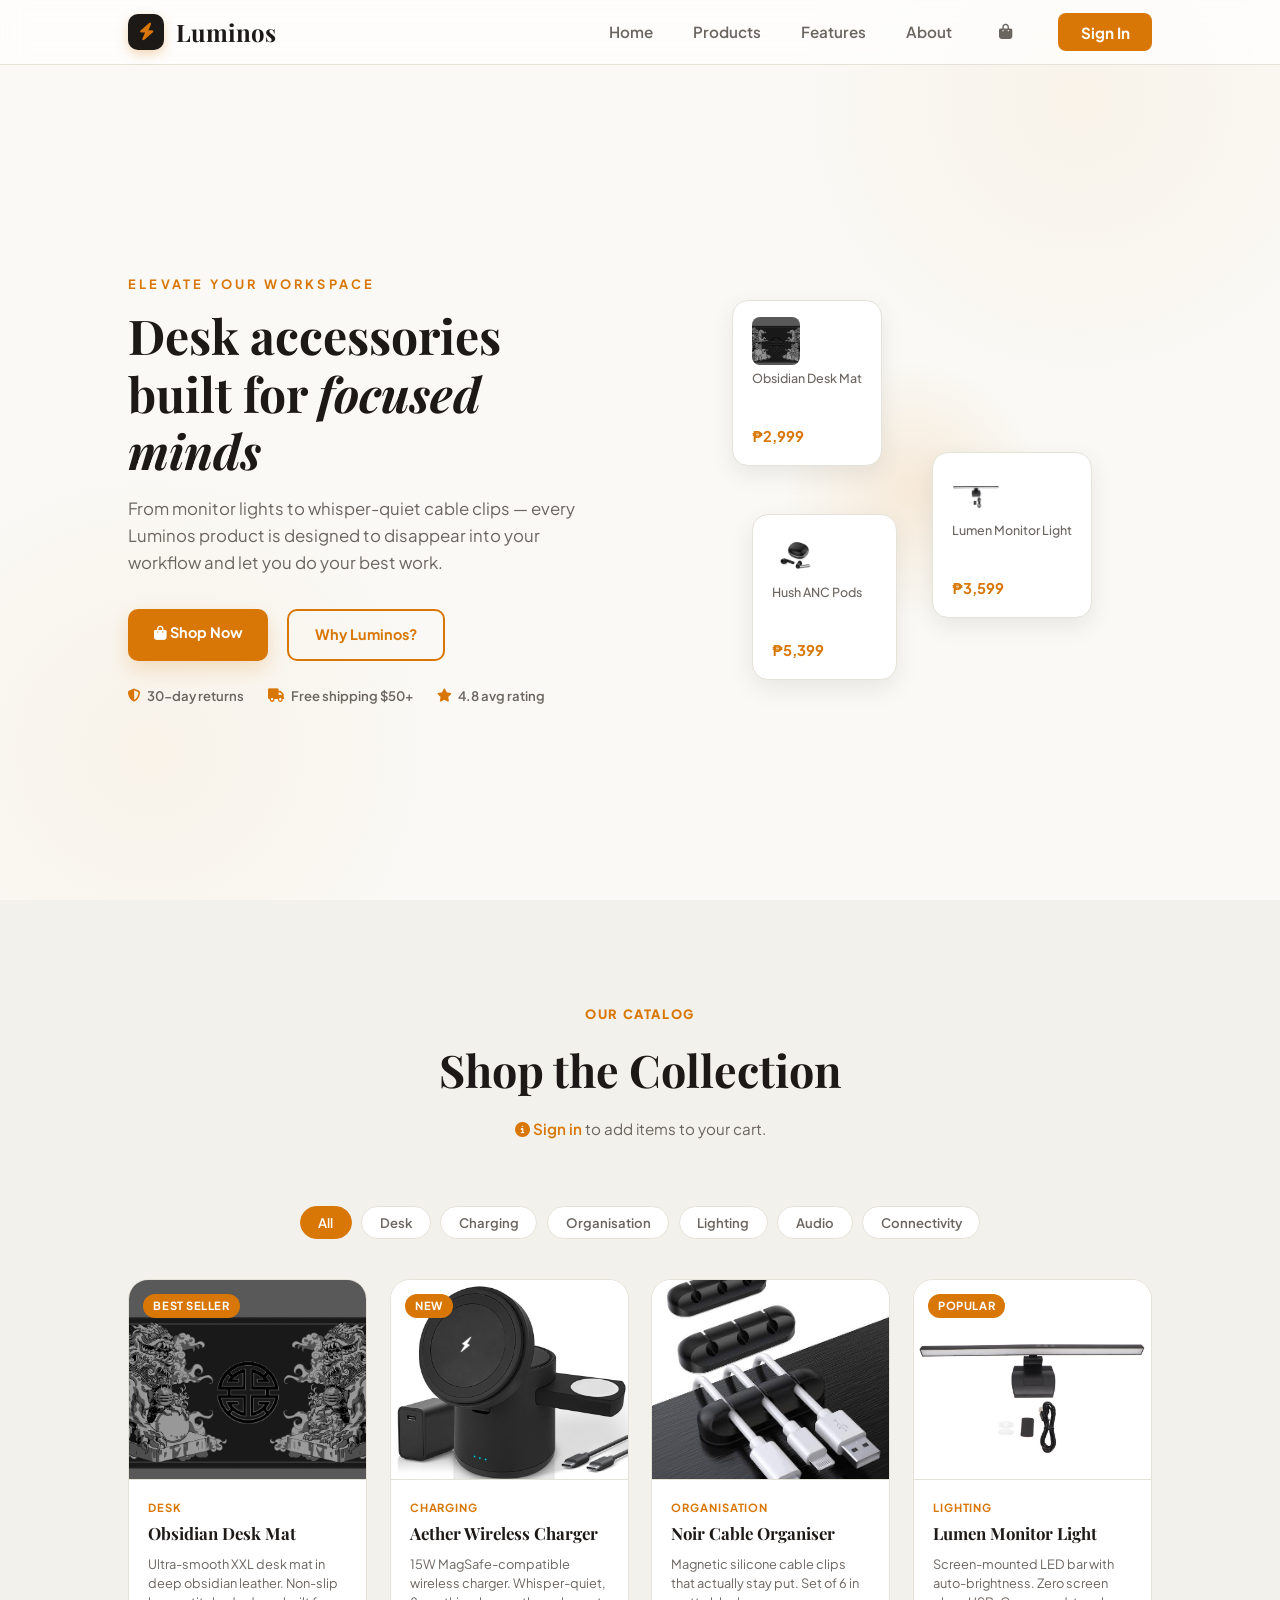
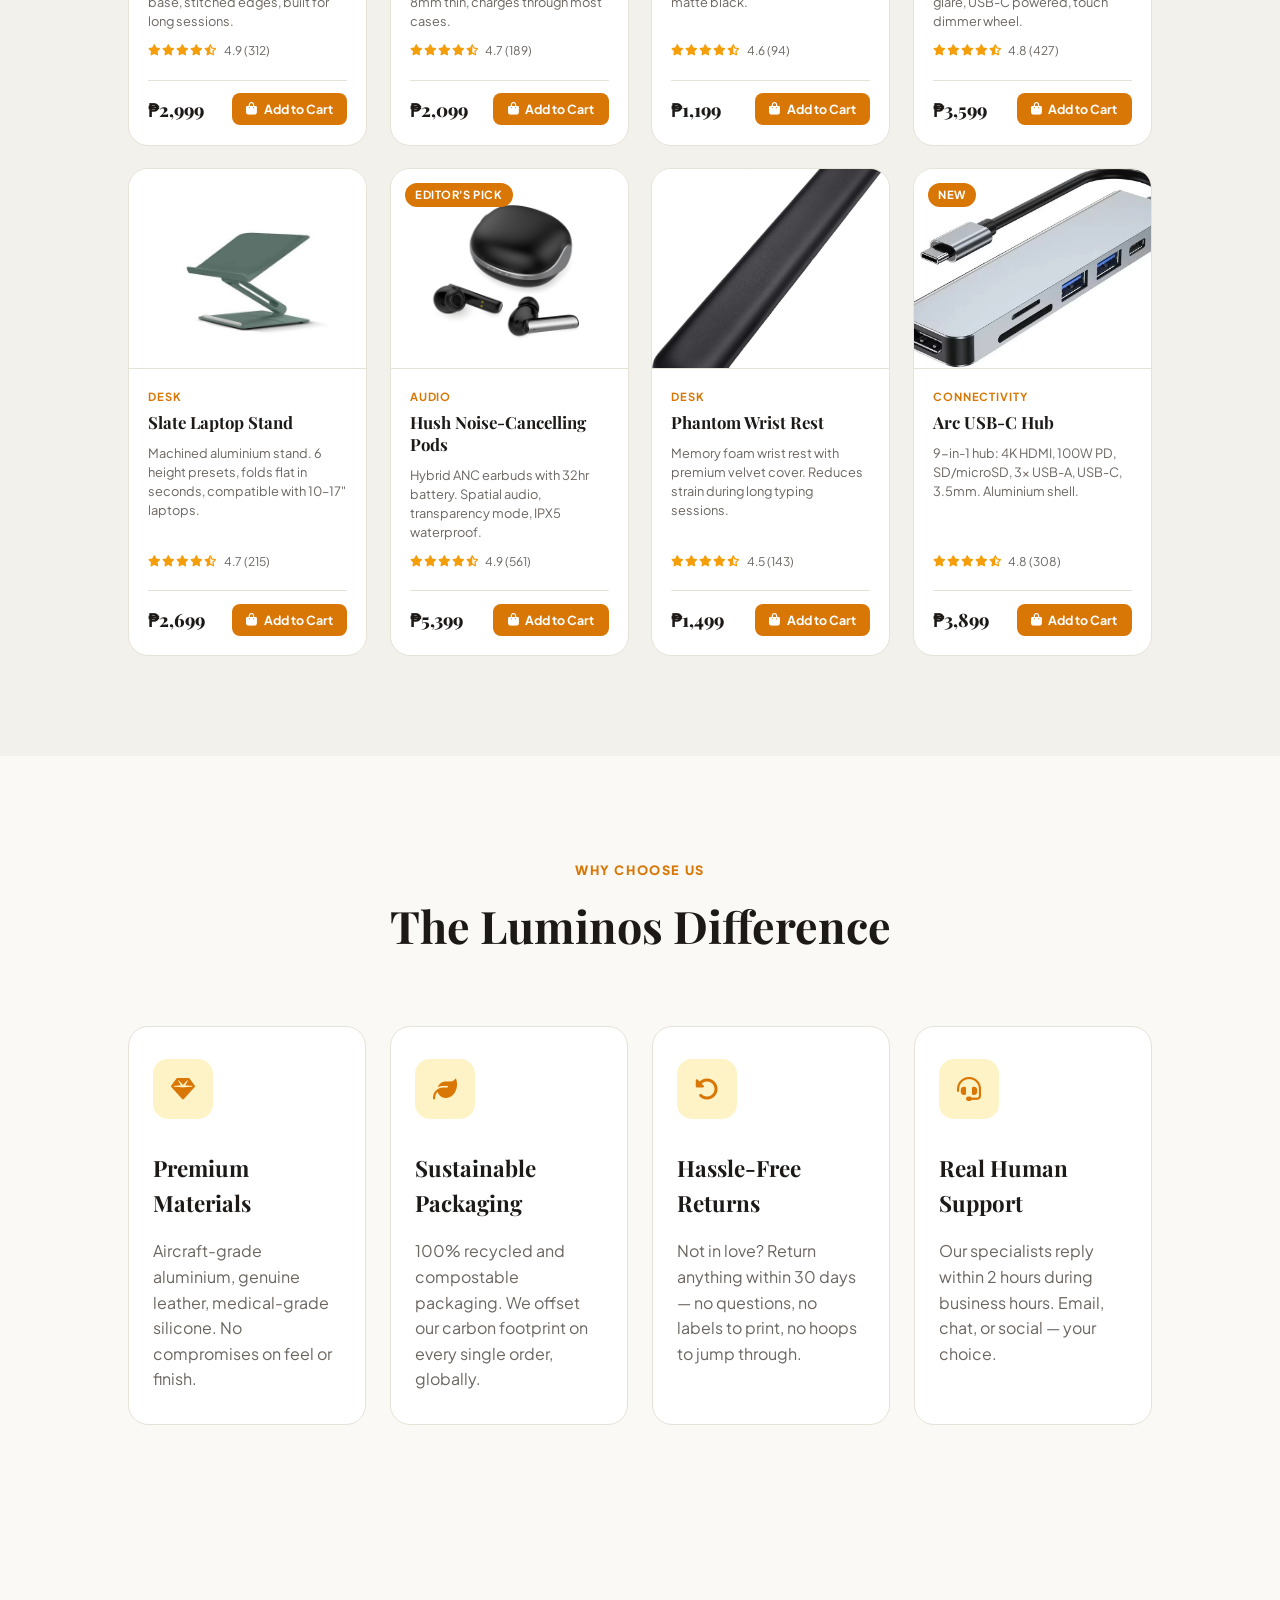
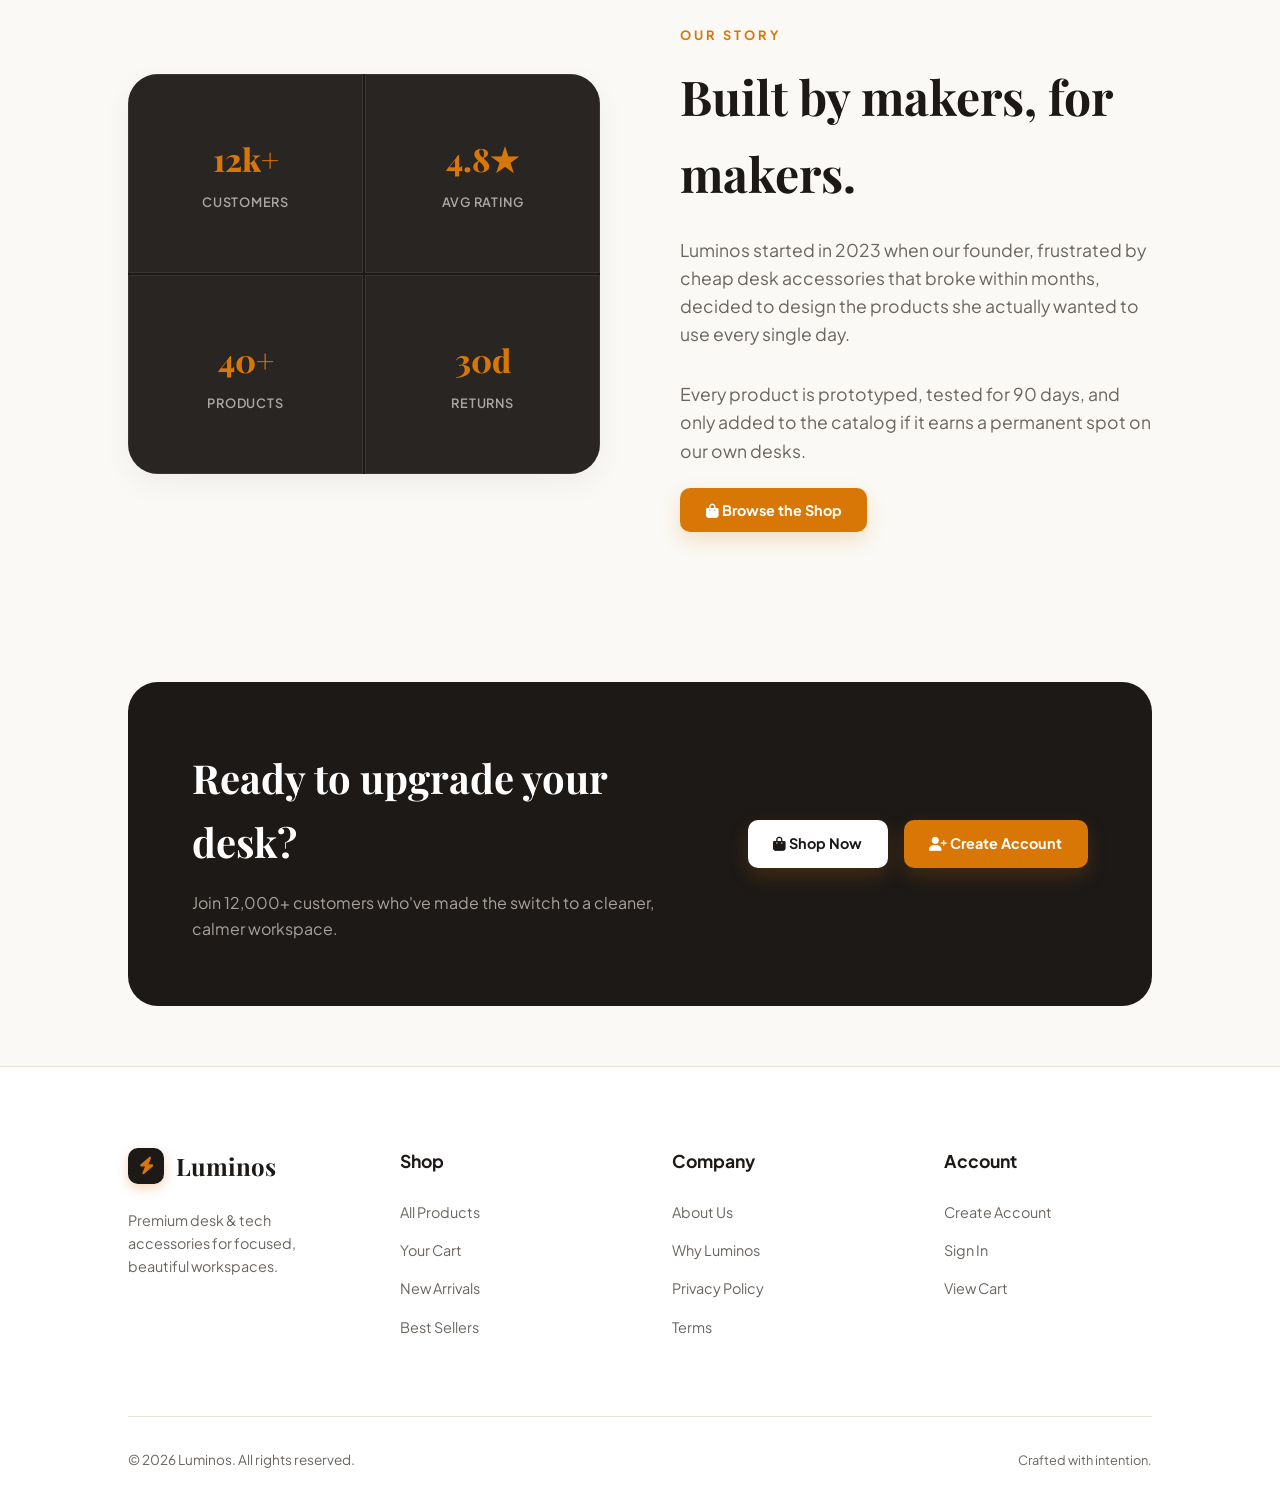
==== index.html @ 776ea6a3 "Committed all files." ====
<!DOCTYPE html>
<html lang="en">
<head>
    <meta charset="UTF-8">
    <meta name="viewport" content="width=device-width, initial-scale=1.0">
    <title>Luminos — Premium Desk & Tech Accessories</title>
    <meta name="description" content="Luminos offers premium desk and tech accessories designed for focus, comfort, and clarity.">
    <link rel="icon" type="image/png" href="src/assets/favicon.png">
    <link rel="preconnect" href="https://fonts.googleapis.com">
    <link rel="preconnect" href="https://fonts.gstatic.com" crossorigin>
    <link href="https://fonts.googleapis.com/css2?family=Plus+Jakarta+Sans:wght@400;500;600;700;800&family=Playfair+Display:wght@700;800&display=swap" rel="stylesheet">
    <link rel="stylesheet" href="https://cdnjs.cloudflare.com/ajax/libs/font-awesome/6.5.0/css/all.min.css">
    <link rel="stylesheet" href="src/css/index.css">
    <link rel="stylesheet" href="src/css/shop.css">
</head>
<body>

    <!-- Navigation -->
    <nav id="navbar">
        <div class="nav-brand">
            <div class="brand-icon lum-brand-icon">
                <i class="fa-solid fa-bolt"></i>
            </div>
            <span>Luminos</span>
        </div>
        <div class="nav-links" id="nav-links">
            <a href="#home">Home</a>
            <a href="#products">Products</a>
            <a href="#features">Features</a>
            <a href="#about">About</a>
            <a href="src/cart.html" class="nav-cart-link" title="Cart">
                <i class="fa-solid fa-bag-shopping"></i>
                <span class="cart-badge" style="display:none;"></span>
            </a>
            <span id="nav-auth-area"></span>
        </div>
        <div class="burger-menu" id="burger-menu"><i class="fa-solid fa-bars"></i></div>
    </nav>

    <!-- Hero -->
    <header id="home">
        <div class="blob blob-1"></div>
        <div class="blob blob-2"></div>
        <div class="hero-content">
            <span class="hero-tagline">Elevate Your Workspace</span>
            <h1>Desk accessories built for <em>focused minds</em></h1>
            <p>From monitor lights to whisper-quiet cable clips — every Luminos product is designed to disappear into your workflow and let you do your best work.</p>
            <div class="hero-btns">
                <a href="#products" class="btn-primary"><i class="fa-solid fa-bag-shopping"></i> Shop Now</a>
                <a href="#features" class="btn-secondary">Why Luminos?</a>
            </div>
            <div class="hero-trust">
                <span><i class="fa-solid fa-shield-halved"></i> 30-day returns</span>
                <span><i class="fa-solid fa-truck"></i> Free shipping $50+</span>
                <span><i class="fa-solid fa-star"></i> 4.8 avg rating</span>
            </div>
        </div>
        <div class="hero-visual">
            <div class="hero-showcase">
                <div class="showcase-card showcase-1"><img src="src/assets/Obsidian-Desk-Mat.png" alt="Obsidian Desk Mat" style="width:48px;height:48px;object-fit:cover;border-radius:8px;"><p>Obsidian Desk Mat</p><strong>₱2,999</strong></div>
                <div class="showcase-card showcase-2"><img src="src/assets/Lumen-Monitor-Light.jpg" alt="Lumen Monitor Light" style="width:48px;height:48px;object-fit:cover;border-radius:8px;"><p>Lumen Monitor Light</p><strong>₱3,599</strong></div>
                <div class="showcase-card showcase-3"><img src="src/assets/Hush-Noise-Cancelling-Pods.jpg" alt="Hush ANC Pods" style="width:48px;height:48px;object-fit:cover;border-radius:8px;"><p>Hush ANC Pods</p><strong>₱5,399</strong></div>
                <div class="showcase-orb"></div>
            </div>
        </div>
    </header>

    <!-- Products -->
    <section id="products" style="background: var(--bg-2, #F3F1EB);">
        <div class="section-head">
            <span>Our Catalog</span>
            <h2>Shop the Collection</h2>
            <p id="login-hint" style="color:var(--text-muted);margin-top:0.75rem;font-size:0.95rem;">
                <i class="fa-solid fa-circle-info" style="color:var(--accent);"></i>
                <a href="src/login.html" style="color:var(--accent);font-weight:600;">Sign in</a> to add items to your cart.
            </p>
        </div>
        <div id="filter-bar" class="filter-bar"></div>
        <div id="products-grid" class="products-grid"></div>
    </section>

    <!-- Features -->
    <section id="features">
        <div class="section-head">
            <span>Why Choose Us</span>
            <h2>The Luminos Difference</h2>
        </div>
        <div class="features-grid">
            <div class="feature-card">
                <div class="feature-icon"><i class="fa-solid fa-gem"></i></div>
                <h3>Premium Materials</h3>
                <p>Aircraft-grade aluminium, genuine leather, medical-grade silicone. No compromises on feel or finish.</p>
            </div>
            <div class="feature-card">
                <div class="feature-icon"><i class="fa-solid fa-leaf"></i></div>
                <h3>Sustainable Packaging</h3>
                <p>100% recycled and compostable packaging. We offset our carbon footprint on every single order, globally.</p>
            </div>
            <div class="feature-card">
                <div class="feature-icon"><i class="fa-solid fa-rotate-left"></i></div>
                <h3>Hassle-Free Returns</h3>
                <p>Not in love? Return anything within 30 days — no questions, no labels to print, no hoops to jump through.</p>
            </div>
            <div class="feature-card">
                <div class="feature-icon"><i class="fa-solid fa-headset"></i></div>
                <h3>Real Human Support</h3>
                <p>Our specialists reply within 2 hours during business hours. Email, chat, or social — your choice.</p>
            </div>
        </div>
    </section>

    <!-- About -->
    <section id="about">
        <div class="about-split">
            <div class="about-visual about-visual-shop">
                <div class="about-stat-grid">
                    <div class="about-stat"><strong>12k+</strong><span>Customers</span></div>
                    <div class="about-stat"><strong>4.8★</strong><span>Avg Rating</span></div>
                    <div class="about-stat"><strong>40+</strong><span>Products</span></div>
                    <div class="about-stat"><strong>30d</strong><span>Returns</span></div>
                </div>
            </div>
            <div class="about-content">
                <span class="hero-tagline">Our Story</span>
                <h2>Built by makers, for makers.</h2>
                <p>Luminos started in 2023 when our founder, frustrated by cheap desk accessories that broke within months, decided to design the products she actually wanted to use every single day.</p>
                <p>Every product is prototyped, tested for 90 days, and only added to the catalog if it earns a permanent spot on our own desks.</p>
                <a href="#products" class="btn-primary"><i class="fa-solid fa-bag-shopping"></i> Browse the Shop</a>
            </div>
        </div>
    </section>

    <!-- CTA -->
    <section style="padding: 60px 10%;">
        <div class="contact-container">
            <div class="contact-info">
                <h2>Ready to upgrade your desk?</h2>
                <p>Join 12,000+ customers who've made the switch to a cleaner, calmer workspace.</p>
            </div>
            <div class="contact-cta">
                <a href="#products" class="btn-primary" style="background:#fff;color:var(--text);">
                    <i class="fa-solid fa-bag-shopping"></i> Shop Now
                </a>
                <a href="src/signup.html" class="btn-primary" id="cta-account-btn">
                    <i class="fa-solid fa-user-plus"></i> Create Account
                </a>
            </div>
        </div>
    </section>

    <!-- Footer -->
    <footer>
        <div class="footer-top">
            <div class="footer-col">
                <div class="nav-brand" style="margin-bottom:1.5rem;">
                    <div class="brand-icon lum-brand-icon"><i class="fa-solid fa-bolt"></i></div>
                    <span>Luminos</span>
                </div>
                <p style="font-size:0.9rem;color:var(--text-muted);">Premium desk & tech accessories for focused, beautiful workspaces.</p>
            </div>
            <div class="footer-col">
                <h4>Shop</h4>
                <ul>
                    <li><a href="#products">All Products</a></li>
                    <li><a href="src/cart.html">Your Cart</a></li>
                    <li><a href="#products">New Arrivals</a></li>
                    <li><a href="#products">Best Sellers</a></li>
                </ul>
            </div>
            <div class="footer-col">
                <h4>Company</h4>
                <ul>
                    <li><a href="#about">About Us</a></li>
                    <li><a href="#features">Why Luminos</a></li>
                    <li><a href="src/privacypolicy.html">Privacy Policy</a></li>
                    <li><a href="src/terms.html">Terms</a></li>
                </ul>
            </div>
            <div class="footer-col">
                <h4>Account</h4>
                <ul>
                    <li><a href="src/signup.html">Create Account</a></li>
                    <li><a href="src/login.html">Sign In</a></li>
                    <li><a href="src/cart.html">View Cart</a></li>
                </ul>
            </div>
        </div>
        <div class="footer-bottom">
            <p>&copy; 2026 Luminos. All rights reserved.</p>
            <p style="font-size:0.8rem;">Crafted with intention.</p>
        </div>
    </footer>

    <script src="src/js/auth-local.js"></script>
    <script src="src/js/cart.js"></script>
    <script src="src/js/products.js"></script>
    <script>
        window.addEventListener('scroll', () => {
            document.getElementById('navbar').classList.toggle('scrolled', window.scrollY > 50);
        });
        const burger = document.getElementById('burger-menu');
        const navLinks = document.getElementById('nav-links');
        burger.addEventListener('click', () => {
            navLinks.classList.toggle('active');
            const icon = burger.querySelector('i');
            icon.classList.toggle('fa-bars');
            icon.classList.toggle('fa-xmark');
        });
        document.querySelectorAll('#nav-links a').forEach(link => {
            link.addEventListener('click', () => {
                navLinks.classList.remove('active');
                const icon = burger.querySelector('i');
                icon.classList.replace('fa-xmark', 'fa-bars');
            });
        });
        function updateNavAuth() {
            const authArea = document.getElementById('nav-auth-area');
            const ctaBtn = document.getElementById('cta-account-btn');
            const loginHint = document.getElementById('login-hint');
            if (Auth.isLoggedIn()) {
                const user = Auth.getCurrentUser();
                authArea.innerHTML = `<span class="nav-user-greeting">Hi, ${user.name.split(' ')[0]}</span><button class="btn-nav btn-logout" onclick="Auth.logout()"><i class="fa-solid fa-right-from-bracket"></i> Logout</button>`;
                if (ctaBtn) { ctaBtn.innerHTML = '<i class="fa-solid fa-bag-shopping"></i> View Cart'; ctaBtn.href = 'src/cart.html'; }
                if (loginHint) loginHint.style.display = 'none';
            } else {
                authArea.innerHTML = `<a href="src/login.html" class="btn-nav">Sign In</a>`;
            }
        }
        document.addEventListener('DOMContentLoaded', updateNavAuth);
    </script>
</body>
</html>
---- src/css/index.css ----
/* ═══════════════════════════════════════════════
   Cognify · landing.css
   Aesthetic: Warm Scholarly · Premium Marketing
   Branding: Amber (#D97706) + Plus Jakarta Sans
═══════════════════════════════════════════════ */

:root {
    --bg: #FAF9F5;
    --accent: #D97706;
    --accent-dk: #B45309;
    --accent-lt: #FEF3C7;
    --text: #1C1917;
    --text-muted: #6B6560;
    --glass: rgba(255, 255, 255, 0.7);
    --border: #E5E2D8;
    --font-body: 'Plus Jakarta Sans', system-ui, sans-serif;
    --font-display: 'Playfair Display', Georgia, serif;
    --shadow: 0 10px 30px rgba(0,0,0,0.05);
    --transition: all 0.3s cubic-bezier(0.4, 0, 0.2, 1);
}

* {
    margin: 0;
    padding: 0;
    box-sizing: border-box;
}

html {
    scroll-behavior: smooth;
}

body {
    font-family: var(--font-body);
    background-color: var(--bg);
    color: var(--text);
    line-height: 1.6;
    overflow-x: hidden;
}

h1, h2, h3 {
    font-family: var(--font-display);
    font-weight: 700;
}

a {
    text-decoration: none;
    color: inherit;
    transition: var(--transition);
}

/* ── Navigation ── */
nav {
    position: fixed;
    top: 0;
    width: 100%;
    padding: 0.8rem 10%;
    display: flex;
    justify-content: space-between;
    align-items: center;
    background: var(--glass);
    backdrop-filter: blur(12px);
    -webkit-backdrop-filter: blur(12px);
    border-bottom: 1px solid var(--border);
    z-index: 1000;
    transition: var(--transition);
}

nav.scrolled {
    padding: 0.5rem 10%;
    box-shadow: var(--shadow);
}

.nav-brand {
    display: flex;
    align-items: center;
    gap: 0.75rem;
    font-family: var(--font-display);
    font-size: 1.5rem;
    font-weight: 700;
}

.nav-brand i {
    color: var(--accent);
    font-size: 1.8rem;
}

.nav-links {
    display: flex;
    gap: 2.5rem;
    align-items: center;
}

.nav-links a {
    font-size: 0.95rem;
    font-weight: 600;
    color: var(--text-muted);
}

.nav-links a:hover {
    color: var(--accent);
}

.burger-menu {
    display: none;
    font-size: 1.5rem;
    color: var(--text);
    cursor: pointer;
    z-index: 1001;
    transition: var(--transition);
}

.burger-menu:hover {
    color: var(--accent);
}

.brand-icon {
  width: 36px;
  height: 36px;
  background: var(--accent);
  border-radius: 10px;
  display: flex;
  align-items: center;
  justify-content: center;
  box-shadow: 0 4px 12px rgba(217,119,6,0.3);
  overflow: hidden;
  flex-shrink: 0;
}
.brand-icon img {
    width: 100%;
    height: 100%;
    object-fit: cover;
}

.btn-nav {
    background: var(--accent);
    color: #fff !important;
    padding: 0.6rem 1.4rem;
    border-radius: 8px;
    font-weight: 700 !important;
}

.btn-nav:hover {
    background: var(--accent-dk);
    transform: translateY(-2px);
}

/* ── Hero Section ── */
header {
    min-height: 100vh;
    display: flex;
    align-items: center;
    justify-content: space-between;
    gap: 4rem;
    padding: 80px 10% 0;
    position: relative;
    overflow: hidden;
}

.hero-content {
    flex: 1;
    max-width: 600px;
    z-index: 2;
    text-align: left;
}

.hero-visual {
    flex: 1;
    z-index: 2;
    display: flex;
    flex-direction: column;
    justify-content: center;
    align-items: center;
    position: relative;
    animation: fadeInRight 1s ease;
}

.hero-visual img {
    width: auto;
    height: 400px;
    max-width: 100%;
    object-fit: cover;
    border-radius: 20px;
    box-shadow: var(--shadow-md);
    animation: float 4s ease-in-out infinite;
}

.hero-shadow {
    width: 250px;
    height: 15px;
    background: rgba(0,0,0,0.4);
    border-radius: 50%;
    margin-top: 30px;
    filter: blur(12px);
    animation: shadowSync 4s ease-in-out infinite;
}

.hero-tagline {
    font-weight: 700;
    text-transform: uppercase;
    letter-spacing: 0.2rem;
    color: var(--accent);
    margin-bottom: 0.8rem;
    font-size: 0.8rem;
    display: block;
    animation: fadeInDown 0.8s ease;
}

header h1 {
    font-size: clamp(2rem, 5vw, 3rem);
    line-height: 1.2;
    margin-bottom: 1rem;
    animation: fadeInUp 0.8s ease;
}

header p {
    font-size: 1.05rem;
    color: var(--text-muted);
    margin-bottom: 2rem;
    animation: fadeInUp 1s ease;
}

.hero-btns {
    display: flex;
    gap: 1.2rem;
    justify-content: flex-start;
    animation: fadeInUp 1.2s ease;
}

.btn-primary {
    background: var(--accent);
    color: #fff;
    padding: 0.8rem 1.6rem;
    border-radius: 10px;
    font-size: 0.9rem;
    font-weight: 700;
    box-shadow: 0 8px 20px rgba(217,119,6,0.2);
}

.btn-primary:hover {
    background: var(--accent-dk);
    transform: translateY(-3px);
    box-shadow: 0 12px 25px rgba(217,119,6,0.3);
}

.btn-secondary {
    background: transparent;
    border: 2px solid var(--accent);
    color: var(--accent);
    padding: 0.8rem 1.6rem;
    border-radius: 10px;
    font-size: 0.9rem;
    font-weight: 700;
}

.btn-secondary:hover {
    background: var(--accent-lt);
    transform: translateY(-3px);
}

/* ── Background Blobs ── */
.blob {
    position: absolute;
    width: 600px;
    height: 600px;
    background: radial-gradient(circle, rgba(217,119,6,0.05) 0%, transparent 70%);
    border-radius: 50%;
    z-index: 1;
}

.blob-1 { top: -200px; right: -100px; }
.blob-2 { bottom: -150px; left: -150px; }

/* ── Sections ── */
section {
    padding: 100px 10%;
}

.section-head {
    text-align: center;
    max-width: 700px;
    margin: 0 auto 4rem;
}

.section-head span {
    color: var(--accent);
    font-weight: 800;
    font-size: 0.8rem;
    text-transform: uppercase;
    letter-spacing: 0.1rem;
}

.section-head h2 {
    font-size: 2.8rem;
    margin-top: 0.5rem;
}

/* ── Features ── */
.features-grid {
    display: grid;
    grid-template-columns: repeat(4, 1fr);
    gap: 1.5rem;
}

.feature-card {
    background: #fff;
    padding: 2rem 1.5rem;
    border-radius: 20px;
    border: 1px solid var(--border);
    transition: var(--transition);
    text-align: left;
}

.feature-card:hover {
    transform: translateY(-10px);
    box-shadow: var(--shadow);
    border-color: var(--accent-lt);
}

.feature-icon {
    width: 60px;
    height: 60px;
    background: var(--accent-lt);
    color: var(--accent);
    border-radius: 15px;
    display: flex;
    align-items: center;
    justify-content: center;
    font-size: 1.5rem;
    margin-bottom: 2rem;
}

.feature-card h3 {
    margin-bottom: 1rem;
    font-size: 1.4rem;
}

.feature-card p {
    color: var(--text-muted);
}

/* ── About ── */
.about-split {
    display: flex;
    align-items: center;
    gap: 5rem;
}

.about-content {
    flex: 1;
}

.about-visual {
    flex: 1;
    position: relative;
    height: 400px;
    background: var(--accent-lt);
    border-radius: 30px;
    display: flex;
    align-items: center;
    justify-content: center;
    overflow: hidden;
    box-shadow: var(--shadow);
}

.about-visual img {
    width: 100%;
    height: 100%;
    object-fit: cover;
}

.about-content h2 {
    font-size: 3rem;
    margin-bottom: 1.5rem;
}

.about-content p {
    margin-bottom: 2rem;
    font-size: 1.1rem;
    color: var(--text-muted);
}

/* ── Contact ── */
.contact-container {
    background: var(--text);
    color: #fff;
    border-radius: 30px;
    padding: 4rem;
    display: flex;
    justify-content: space-between;
    align-items: center;
    gap: 3rem;
}

.contact-info {
    max-width: 500px;
}

.contact-info h2 {
    font-size: 2.5rem;
    margin-bottom: 1rem;
}

.contact-info p {
    color: #A8A29E;
}

.contact-cta {
    display: flex;
    gap: 1rem;
}

/* ── Footer ── */
footer {
    padding: 80px 10% 40px;
    border-top: 1px solid var(--border);
    background: #fff;
}

.footer-top {
    display: grid;
    grid-template-columns: repeat(4, 1fr);
    gap: 4rem;
    margin-bottom: 4rem;
}

.footer-col h4 {
    margin-bottom: 1.5rem;
    font-size: 1.1rem;
}

.footer-col ul {
    list-style: none;
}

.footer-col li {
    margin-bottom: 0.8rem;
}

.footer-col a {
    color: var(--text-muted);
    font-size: 0.9rem;
}

.footer-col a:hover {
    color: var(--accent);
}

.footer-bottom {
    display: flex;
    justify-content: space-between;
    align-items: center;
    padding-top: 2rem;
    border-top: 1px solid var(--border);
    font-size: 0.85rem;
    color: var(--text-muted);
}

/* ── Animations ── */
@keyframes fadeInUp {
    from { opacity: 0; transform: translateY(30px); }
    to { opacity: 1; transform: translateY(0); }
}

@keyframes fadeInDown {
    from { opacity: 0; transform: translateY(-30px); }
    to { opacity: 1; transform: translateY(0); }
}

@keyframes fadeInRight {
    from { opacity: 0; transform: translateX(50px); }
    to { opacity: 1; transform: translateX(0); }
}

@keyframes float {
    0%, 100% { transform: translateY(0); }
    50% { transform: translateY(-30px); }
}

@keyframes shadowSync {
    0%, 100% { transform: scale(0.8); opacity: 0.6; }
    50% { transform: scale(1.2); opacity: 0.2; }
}

@media (max-width: 1100px) {
    .features-grid { grid-template-columns: 1fr 1fr; }
}

@media (max-width: 900px) {
    nav { padding: 1rem 5%; }
    
    .burger-menu { display: block; }
    
    .nav-links {
        position: fixed;
        top: 0;
        right: -100%;
        width: 70%;
        height: 100vh;
        background: #fff;
        flex-direction: column;
        justify-content: center;
        gap: 2rem;
        padding: 2rem;
        box-shadow: -10px 0 30px rgba(0,0,0,0.1);
        transition: 0.4s ease-in-out;
        z-index: 1000;
        display: flex; /* Override previous display:none if any */
    }

    .nav-links.active {
        right: 0;
    }

    header { flex-direction: column; text-align: center; padding-top: 100px; height: auto; gap: 2rem; }
    .hero-content { text-align: center; max-width: 100%; }
    .hero-btns { justify-content: center; }
    .hero-visual { order: -1; } /* Image on top */
    .hero-visual img { max-width: 100%; height: auto; }
    .about-split { flex-direction: column; text-align: center; }
    .footer-top { grid-template-columns: 1fr 1fr; }
    .contact-container { flex-direction: column; text-align: center; }

    .btn-primary, .btn-secondary, .btn-nav {
        padding: 0.6rem 1.2rem;
        font-size: 0.85rem;
    }
}

@media (max-width: 600px) {
    .features-grid { grid-template-columns: 1fr; }
    .footer-top { grid-template-columns: 1fr; gap: 2rem; }
}
---- src/css/shop.css ----
/* ══════════════════════════════════════
   Luminos · shop.css
   E-commerce UI: products, cart, filters
══════════════════════════════════════ */

/* ── Brand override for Luminos ── */
:root {
    --bg-2: #F3F1EB;
}

.lum-brand-icon {
    background: var(--text) !important;
    display: flex;
    align-items: center;
    justify-content: center;
}

.lum-brand-icon i {
    color: var(--accent);
    font-size: 1.1rem;
}

/* ── Hero Trust Bar ── */
.hero-trust {
    display: flex;
    gap: 1.5rem;
    margin-top: 1.5rem;
    flex-wrap: wrap;
}

.hero-trust span {
    font-size: 0.82rem;
    color: var(--text-muted);
    display: flex;
    align-items: center;
    gap: 0.4rem;
    font-weight: 600;
}

.hero-trust i {
    color: var(--accent);
}

/* ── Hero Showcase Cards ── */
.hero-showcase {
    position: relative;
    width: 360px;
    height: 380px;
    margin: auto;
}

.showcase-orb {
    position: absolute;
    width: 260px;
    height: 260px;
    background: radial-gradient(circle, rgba(217,119,6,0.12) 0%, transparent 70%);
    border-radius: 50%;
    top: 50%;
    left: 50%;
    transform: translate(-50%, -50%);
    animation: float 5s ease-in-out infinite;
}

.showcase-card {
    position: absolute;
    background: #fff;
    border: 1px solid var(--border);
    border-radius: 16px;
    padding: 1rem 1.2rem;
    display: flex;
    flex-direction: column;
    align-items: flex-start;
    gap: 0.25rem;
    box-shadow: 0 8px 24px rgba(0,0,0,0.08);
    min-width: 145px;
    z-index: 2;
}

.showcase-card span { font-size: 1.8rem; }
.showcase-card p { font-size: 0.78rem; color: var(--text-muted); font-weight: 500; }
.showcase-card strong { font-size: 0.92rem; color: var(--accent); font-weight: 700; }

.showcase-1 { top: 0; left: 0; animation: floatCard1 6s ease-in-out infinite; }
.showcase-2 { top: 40%; right: 0; animation: floatCard2 5.5s ease-in-out infinite; }
.showcase-3 { bottom: 0; left: 20px; animation: floatCard3 7s ease-in-out infinite; }

@keyframes floatCard1 { 0%,100%{transform:translateY(0)} 50%{transform:translateY(-12px)} }
@keyframes floatCard2 { 0%,100%{transform:translateY(0)} 50%{transform:translateY(-8px)} }
@keyframes floatCard3 { 0%,100%{transform:translateY(0)} 50%{transform:translateY(-15px)} }

/* ── Nav Cart ── */
.nav-cart-link {
    position: relative;
    font-size: 1.1rem;
    color: var(--text-muted) !important;
    padding: 0.3rem 0.4rem;
    display: flex;
    align-items: center;
}

.nav-cart-link:hover { color: var(--accent) !important; }

.cart-badge {
    position: absolute;
    top: -4px;
    right: -6px;
    background: var(--accent);
    color: #fff;
    font-size: 0.65rem;
    font-weight: 700;
    width: 18px;
    height: 18px;
    border-radius: 50%;
    display: flex;
    align-items: center;
    justify-content: center;
    line-height: 1;
}

.nav-user-greeting {
    font-size: 0.85rem;
    font-weight: 600;
    color: var(--text-muted);
    margin-right: 0.5rem;
}

.btn-logout {
    background: transparent;
    border: 1.5px solid var(--border);
    color: var(--text-muted);
    padding: 0.5rem 1rem;
    border-radius: 8px;
    font-size: 0.82rem;
    font-weight: 600;
    cursor: pointer;
    display: inline-flex;
    align-items: center;
    gap: 0.4rem;
    transition: all 0.2s;
}

.btn-logout:hover {
    border-color: var(--accent);
    color: var(--accent);
}

/* ── Filter Bar ── */
.filter-bar {
    display: flex;
    gap: 0.6rem;
    flex-wrap: wrap;
    justify-content: center;
    margin-bottom: 2.5rem;
}

.filter-btn {
    padding: 0.45rem 1.1rem;
    border-radius: 999px;
    border: 1.5px solid var(--border);
    background: #fff;
    color: var(--text-muted);
    font-size: 0.82rem;
    font-weight: 600;
    cursor: pointer;
    transition: all 0.2s;
    font-family: var(--font-body);
}

.filter-btn:hover {
    border-color: var(--accent);
    color: var(--accent);
}

.filter-btn.active {
    background: var(--accent);
    border-color: var(--accent);
    color: #fff;
}

/* ── Product Grid ── */
.products-grid {
    display: grid;
    grid-template-columns: repeat(4, 1fr);
    gap: 1.4rem;
}

.no-products {
    grid-column: 1 / -1;
    text-align: center;
    color: var(--text-muted);
    padding: 3rem;
}

/* ── Product Card ── */
.product-card {
    background: #fff;
    border: 1px solid var(--border);
    border-radius: 20px;
    overflow: hidden;
    position: relative;
    transition: transform 0.25s ease, box-shadow 0.25s ease;
    display: flex;
    flex-direction: column;
}

.product-card:hover {
    transform: translateY(-6px);
    box-shadow: 0 16px 40px rgba(0,0,0,0.1);
}

.product-badge {
    position: absolute;
    top: 14px;
    left: 14px;
    background: var(--accent);
    color: #fff;
    font-size: 0.7rem;
    font-weight: 700;
    padding: 0.2rem 0.65rem;
    border-radius: 999px;
    z-index: 2;
    text-transform: uppercase;
    letter-spacing: 0.05em;
}

.product-img {
    background: var(--accent-lt);
    height: 200px;
    display: flex;
    align-items: center;
    justify-content: center;
    border-bottom: 1px solid var(--border);
    overflow: hidden;
}

.product-img img {
    width: 100%;
    height: 100%;
    object-fit: cover;
    transition: transform 0.4s ease;
}

.product-card:hover .product-img img {
    transform: scale(1.07);
}

.product-info {
    padding: 1.2rem;
    display: flex;
    flex-direction: column;
    gap: 0.4rem;
    flex: 1;
}

.product-category {
    font-size: 0.7rem;
    font-weight: 700;
    color: var(--accent);
    text-transform: uppercase;
    letter-spacing: 0.08em;
}

.product-name {
    font-family: var(--font-display);
    font-size: 1.05rem;
    font-weight: 700;
    color: var(--text);
    line-height: 1.3;
}

.product-desc {
    font-size: 0.8rem;
    color: var(--text-muted);
    line-height: 1.5;
    margin-top: 0.2rem;
    flex: 1;
}

.product-rating {
    display: flex;
    align-items: center;
    gap: 0.4rem;
    margin-top: 0.2rem;
}

.stars {
    color: #F59E0B;
    font-size: 0.7rem;
    display: flex;
    gap: 1px;
}

.rating-count {
    font-size: 0.75rem;
    color: var(--text-muted);
}

.product-footer {
    display: flex;
    align-items: center;
    justify-content: space-between;
    margin-top: 0.8rem;
    padding-top: 0.8rem;
    border-top: 1px solid var(--border);
}

.product-price {
    font-size: 1.15rem;
    font-weight: 800;
    color: var(--text);
    font-family: var(--font-display);
}

.btn-add-cart {
    background: var(--accent);
    color: #fff;
    border: none;
    padding: 0.5rem 0.9rem;
    border-radius: 8px;
    font-size: 0.78rem;
    font-weight: 700;
    cursor: pointer;
    display: flex;
    align-items: center;
    gap: 0.4rem;
    transition: background 0.2s, transform 0.15s;
    font-family: var(--font-body);
}

.btn-add-cart:hover {
    background: var(--accent-dk);
    transform: scale(1.03);
}

.btn-add-cart:active {
    transform: scale(0.97);
}

/* ── Cart Toast ── */
.cart-toast {
    position: fixed;
    bottom: 2rem;
    right: 2rem;
    background: var(--text);
    color: #fff;
    padding: 0.85rem 1.4rem;
    border-radius: 12px;
    font-size: 0.88rem;
    font-weight: 600;
    display: flex;
    align-items: center;
    gap: 0.6rem;
    box-shadow: 0 8px 24px rgba(0,0,0,0.2);
    z-index: 9999;
    opacity: 0;
    transform: translateY(12px);
    transition: opacity 0.25s ease, transform 0.25s ease;
    pointer-events: none;
    font-family: var(--font-body);
}

.cart-toast i { color: var(--accent); }
.cart-toast.show { opacity: 1; transform: translateY(0); }

/* ── About Stats ── */
.about-visual-shop {
    background: var(--text) !important;
}

.about-stat-grid {
    display: grid;
    grid-template-columns: 1fr 1fr;
    gap: 2px;
    width: 100%;
    height: 100%;
    border-radius: 30px;
    overflow: hidden;
}

.about-stat {
    background: rgba(255,255,255,0.05);
    display: flex;
    flex-direction: column;
    align-items: center;
    justify-content: center;
    padding: 2rem;
    gap: 0.5rem;
    border: 1px solid rgba(255,255,255,0.08);
    transition: background 0.2s;
}

.about-stat:hover { background: rgba(255,255,255,0.08); }
.about-stat strong { font-size: 2rem; font-weight: 800; color: var(--accent); font-family: var(--font-display); }
.about-stat span { font-size: 0.8rem; color: rgba(255,255,255,0.6); font-weight: 600; text-transform: uppercase; letter-spacing: 0.06em; }

/* ── Cart Page ── */
.cart-page {
    min-height: 100vh;
    padding: 100px 10% 4rem;
}

.cart-page h1 {
    font-size: 2.5rem;
    margin-bottom: 2rem;
}

.cart-layout {
    display: grid;
    grid-template-columns: 1fr 340px;
    gap: 2rem;
    align-items: start;
}

.cart-items-list {
    display: flex;
    flex-direction: column;
    gap: 1rem;
}

.cart-item {
    background: #fff;
    border: 1px solid var(--border);
    border-radius: 16px;
    padding: 1.2rem;
    display: flex;
    align-items: center;
    gap: 1.2rem;
    transition: box-shadow 0.2s;
}

.cart-item:hover { box-shadow: 0 4px 16px rgba(0,0,0,0.07); }

.cart-item-emoji {
    font-size: 2.5rem;
    background: var(--accent-lt);
    width: 70px;
    height: 70px;
    border-radius: 12px;
    display: flex;
    align-items: center;
    justify-content: center;
    flex-shrink: 0;
}

.cart-item-info { flex: 1; }
.cart-item-name { font-family: var(--font-display); font-size: 1rem; font-weight: 700; }
.cart-item-category { font-size: 0.75rem; color: var(--accent); font-weight: 600; text-transform: uppercase; letter-spacing: 0.06em; }
.cart-item-price { font-weight: 700; color: var(--text-muted); font-size: 0.9rem; }

.cart-qty-ctrl {
    display: flex;
    align-items: center;
    gap: 0.5rem;
}

.cart-qty-btn {
    width: 30px; height: 30px;
    border: 1.5px solid var(--border);
    border-radius: 8px;
    background: #fff;
    cursor: pointer;
    font-size: 1rem;
    font-weight: 700;
    display: flex; align-items: center; justify-content: center;
    transition: all 0.2s;
    color: var(--text);
}

.cart-qty-btn:hover { border-color: var(--accent); color: var(--accent); }
.cart-qty-val { font-weight: 700; min-width: 20px; text-align: center; }

.cart-remove-btn {
    background: none;
    border: none;
    color: var(--text-muted);
    cursor: pointer;
    font-size: 0.85rem;
    padding: 0.4rem;
    border-radius: 8px;
    transition: color 0.2s, background 0.2s;
}

.cart-remove-btn:hover { color: #dc2626; background: #fee2e2; }

/* ── Order Summary ── */
.order-summary {
    background: #fff;
    border: 1px solid var(--border);
    border-radius: 20px;
    padding: 1.75rem;
    position: sticky;
    top: 90px;
}

.order-summary h2 { font-size: 1.3rem; margin-bottom: 1.5rem; }

.summary-row {
    display: flex;
    justify-content: space-between;
    font-size: 0.9rem;
    color: var(--text-muted);
    margin-bottom: 0.7rem;
}

.summary-row.total {
    font-weight: 800;
    font-size: 1.1rem;
    color: var(--text);
    padding-top: 0.8rem;
    margin-top: 0.5rem;
    border-top: 2px solid var(--border);
}

.btn-checkout {
    width: 100%;
    padding: 0.9rem;
    background: var(--accent);
    color: #fff;
    border: none;
    border-radius: 12px;
    font-size: 0.95rem;
    font-weight: 700;
    cursor: pointer;
    margin-top: 1.2rem;
    font-family: var(--font-body);
    display: flex;
    align-items: center;
    justify-content: center;
    gap: 0.5rem;
    transition: background 0.2s, transform 0.15s;
}

.btn-checkout:hover { background: var(--accent-dk); transform: translateY(-2px); }
.btn-checkout:active { transform: scale(0.98); }

.cart-empty {
    text-align: center;
    padding: 5rem 2rem;
}

.cart-empty i { font-size: 3rem; color: var(--border); margin-bottom: 1.2rem; }
.cart-empty h2 { margin-bottom: 1rem; }
.cart-empty p { color: var(--text-muted); margin-bottom: 2rem; }

/* ── Responsive ── */
@media (max-width: 1200px) {
    .products-grid { grid-template-columns: repeat(3, 1fr); }
}

@media (max-width: 900px) {
    .products-grid { grid-template-columns: repeat(2, 1fr); }
    .cart-layout { grid-template-columns: 1fr; }
    .order-summary { position: static; }
    .hero-showcase { width: 280px; height: 300px; }
}

@media (max-width: 600px) {
    .products-grid { grid-template-columns: 1fr; }
    .hero-trust { gap: 0.8rem; }
    .hero-showcase { display: none; }
}
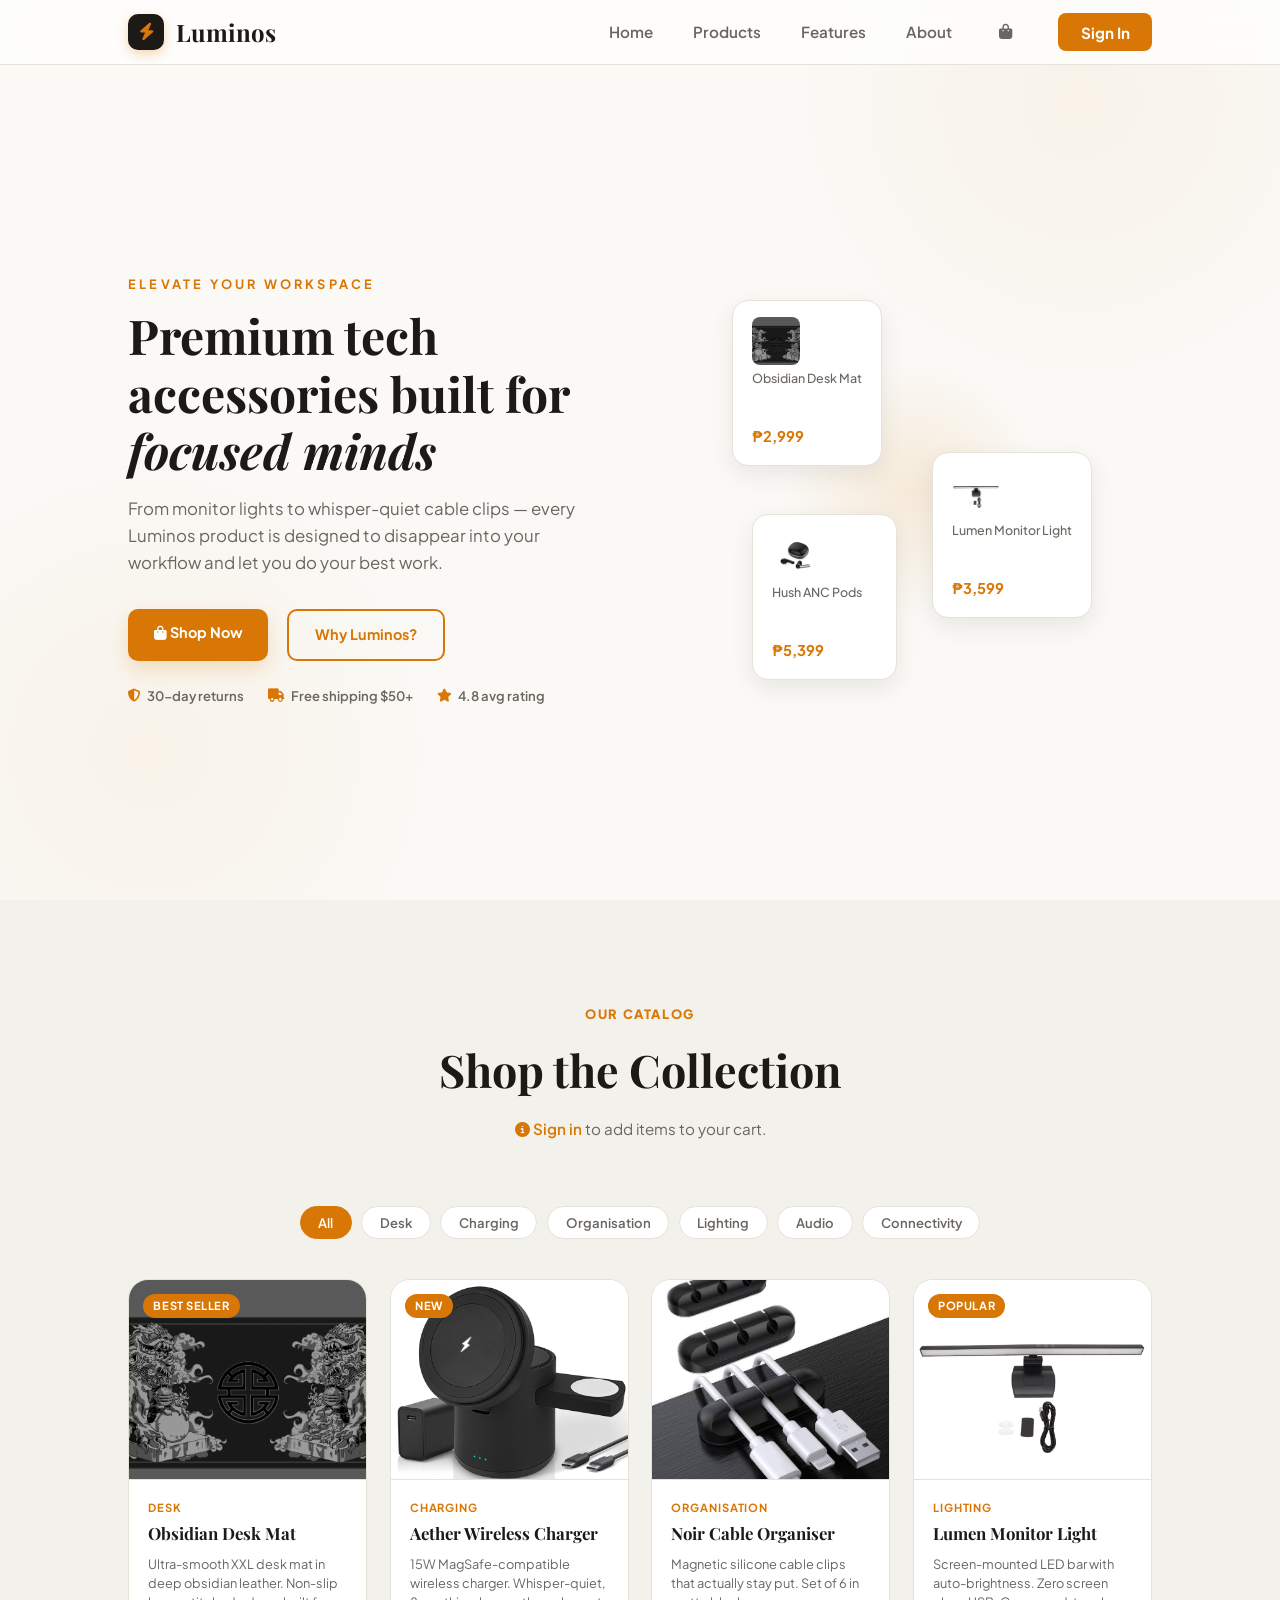
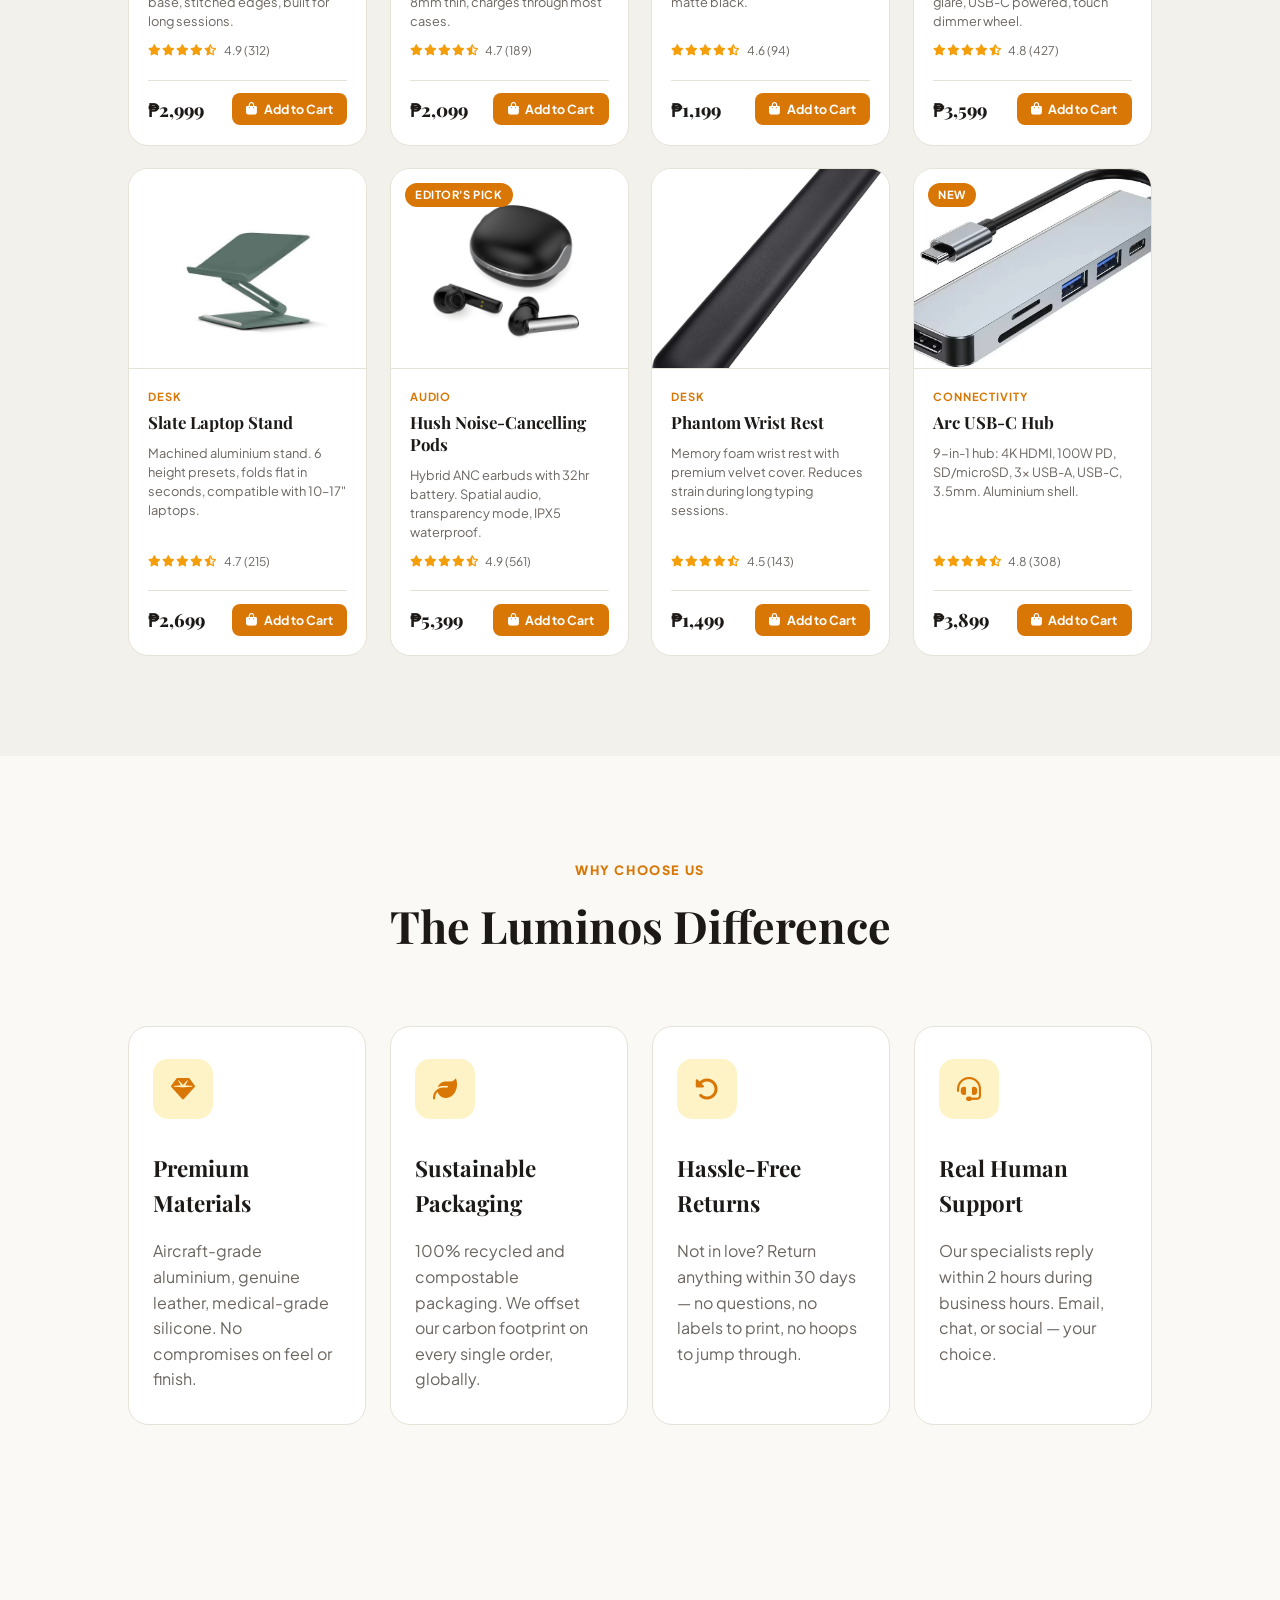
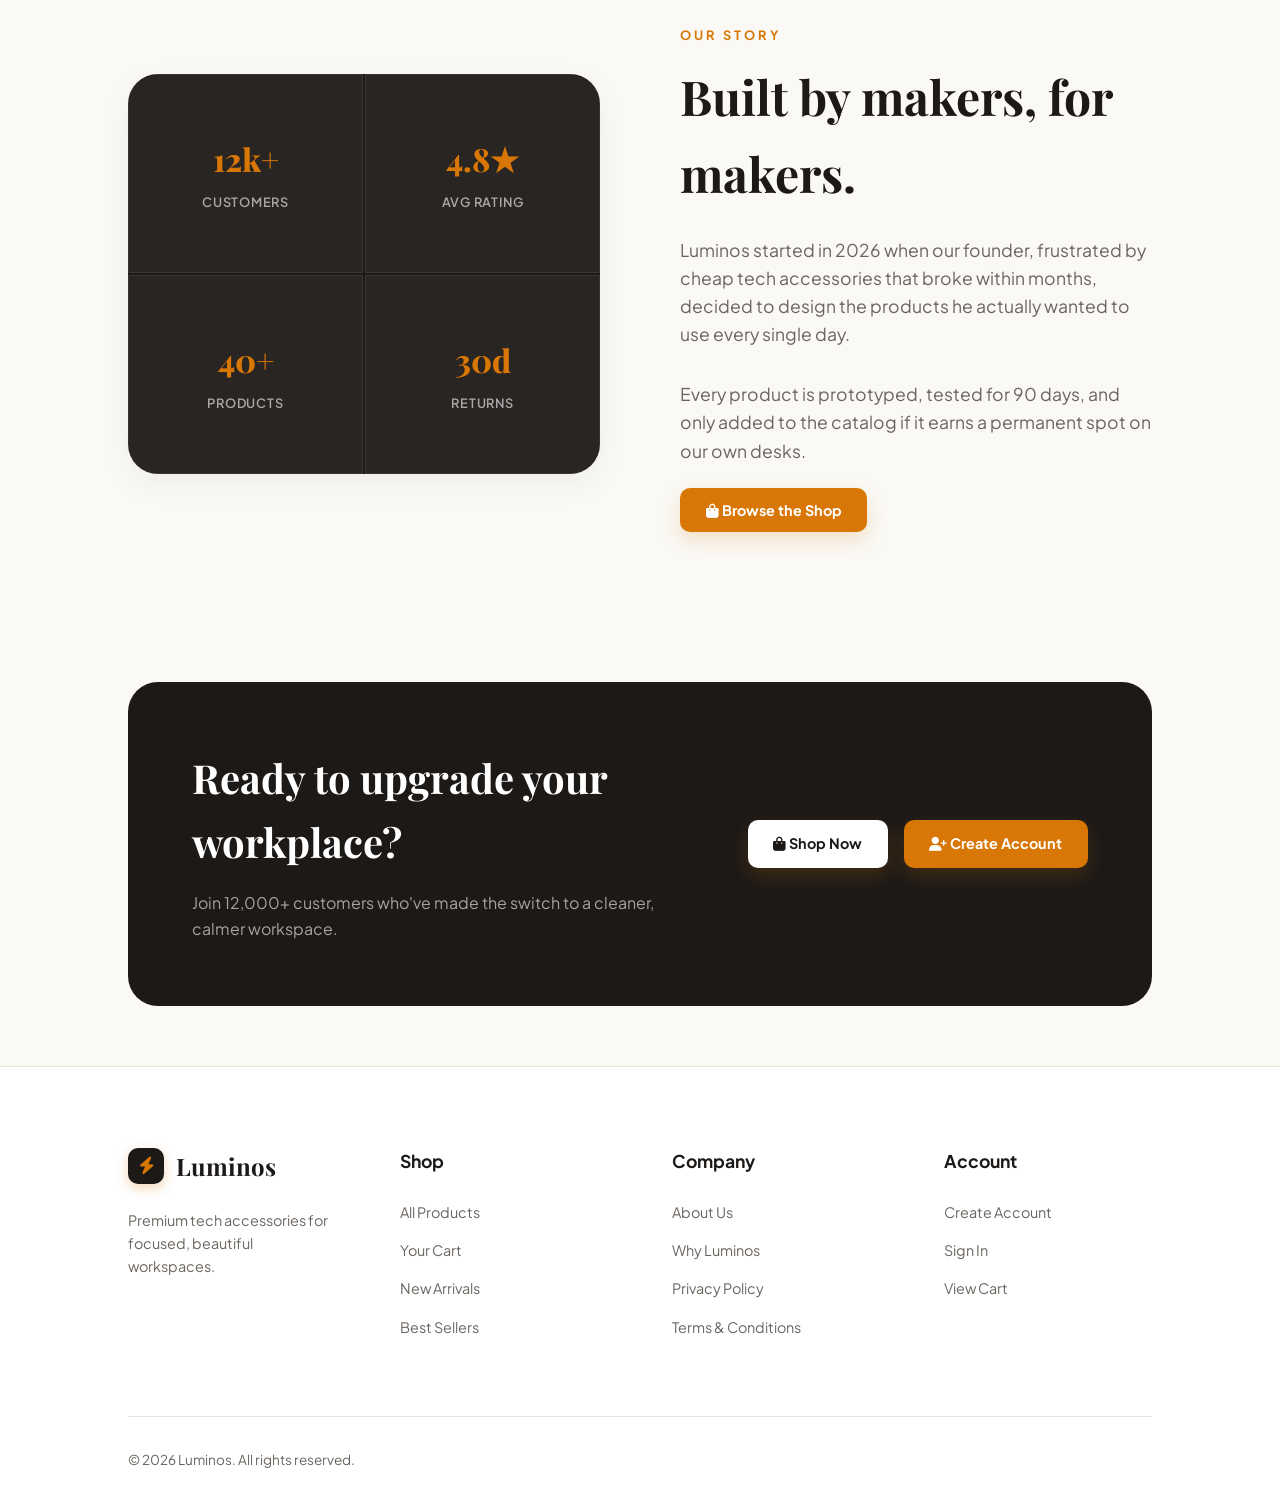
==== commit fb49e85a: "Added favicon and other tags." ====
--- a/index.html
+++ b/index.html
@@ -3,8 +3,17 @@
 <head>
     <meta charset="UTF-8">
     <meta name="viewport" content="width=device-width, initial-scale=1.0">
-    <title>Luminos — Premium Desk & Tech Accessories</title>
-    <meta name="description" content="Luminos offers premium desk and tech accessories designed for focus, comfort, and clarity.">
+    <!-- Primary Meta -->
+    <title>Luminos | Premium Tech Accessories</title>
+    <meta name="title" content="Luminos | Premium Tech Accessories">
+    <meta name="description" content="Shop minimalist tech accessories like wireless chargers, desk mats, noise-cancelling pods, and wrist rests. Clean, modern, and functional.">
+    <meta property="og:type" content="website">
+    <meta property="og:url" content="https://obrero-luminos.vercel.app/">
+    <meta property="og:title" content="Luminos | Premium Tech Accessories">
+    <meta property="og:description" content="Premium minimalist tech accessories. Clean design. Smart essentials.">
+    <meta property="og:image" content="https://obrero-luminos.vercel.app/image.jpg">
+    <meta property="og:site_name" content="Luminos">
+    <meta name="description" content="Luminos offers premium tech accessories designed for focus, comfort, and clarity.">
     <link rel="icon" type="image/png" href="src/assets/favicon.png">
     <link rel="preconnect" href="https://fonts.googleapis.com">
     <link rel="preconnect" href="https://fonts.gstatic.com" crossorigin>
@@ -43,7 +52,7 @@
         <div class="blob blob-2"></div>
         <div class="hero-content">
             <span class="hero-tagline">Elevate Your Workspace</span>
-            <h1>Desk accessories built for <em>focused minds</em></h1>
+            <h1>Premium tech accessories built for <em>focused minds</em></h1>
             <p>From monitor lights to whisper-quiet cable clips — every Luminos product is designed to disappear into your workflow and let you do your best work.</p>
             <div class="hero-btns">
                 <a href="#products" class="btn-primary"><i class="fa-solid fa-bag-shopping"></i> Shop Now</a>
@@ -123,7 +132,7 @@
             <div class="about-content">
                 <span class="hero-tagline">Our Story</span>
                 <h2>Built by makers, for makers.</h2>
-                <p>Luminos started in 2023 when our founder, frustrated by cheap desk accessories that broke within months, decided to design the products she actually wanted to use every single day.</p>
+                <p>Luminos started in 2026 when our founder, frustrated by cheap tech accessories that broke within months, decided to design the products he actually wanted to use every single day.</p>
                 <p>Every product is prototyped, tested for 90 days, and only added to the catalog if it earns a permanent spot on our own desks.</p>
                 <a href="#products" class="btn-primary"><i class="fa-solid fa-bag-shopping"></i> Browse the Shop</a>
             </div>
@@ -134,7 +143,7 @@
     <section style="padding: 60px 10%;">
         <div class="contact-container">
             <div class="contact-info">
-                <h2>Ready to upgrade your desk?</h2>
+                <h2>Ready to upgrade your workplace?</h2>
                 <p>Join 12,000+ customers who've made the switch to a cleaner, calmer workspace.</p>
             </div>
             <div class="contact-cta">
@@ -156,7 +165,7 @@
                     <div class="brand-icon lum-brand-icon"><i class="fa-solid fa-bolt"></i></div>
                     <span>Luminos</span>
                 </div>
-                <p style="font-size:0.9rem;color:var(--text-muted);">Premium desk & tech accessories for focused, beautiful workspaces.</p>
+                <p style="font-size:0.9rem;color:var(--text-muted);">Premium tech accessories for focused, beautiful workspaces.</p>
             </div>
             <div class="footer-col">
                 <h4>Shop</h4>
@@ -173,7 +182,7 @@
                     <li><a href="#about">About Us</a></li>
                     <li><a href="#features">Why Luminos</a></li>
                     <li><a href="src/privacypolicy.html">Privacy Policy</a></li>
-                    <li><a href="src/terms.html">Terms</a></li>
+                    <li><a href="src/terms.html">Terms & Conditions</a></li>
                 </ul>
             </div>
             <div class="footer-col">
@@ -187,7 +196,6 @@
         </div>
         <div class="footer-bottom">
             <p>&copy; 2026 Luminos. All rights reserved.</p>
-            <p style="font-size:0.8rem;">Crafted with intention.</p>
         </div>
     </footer>
 
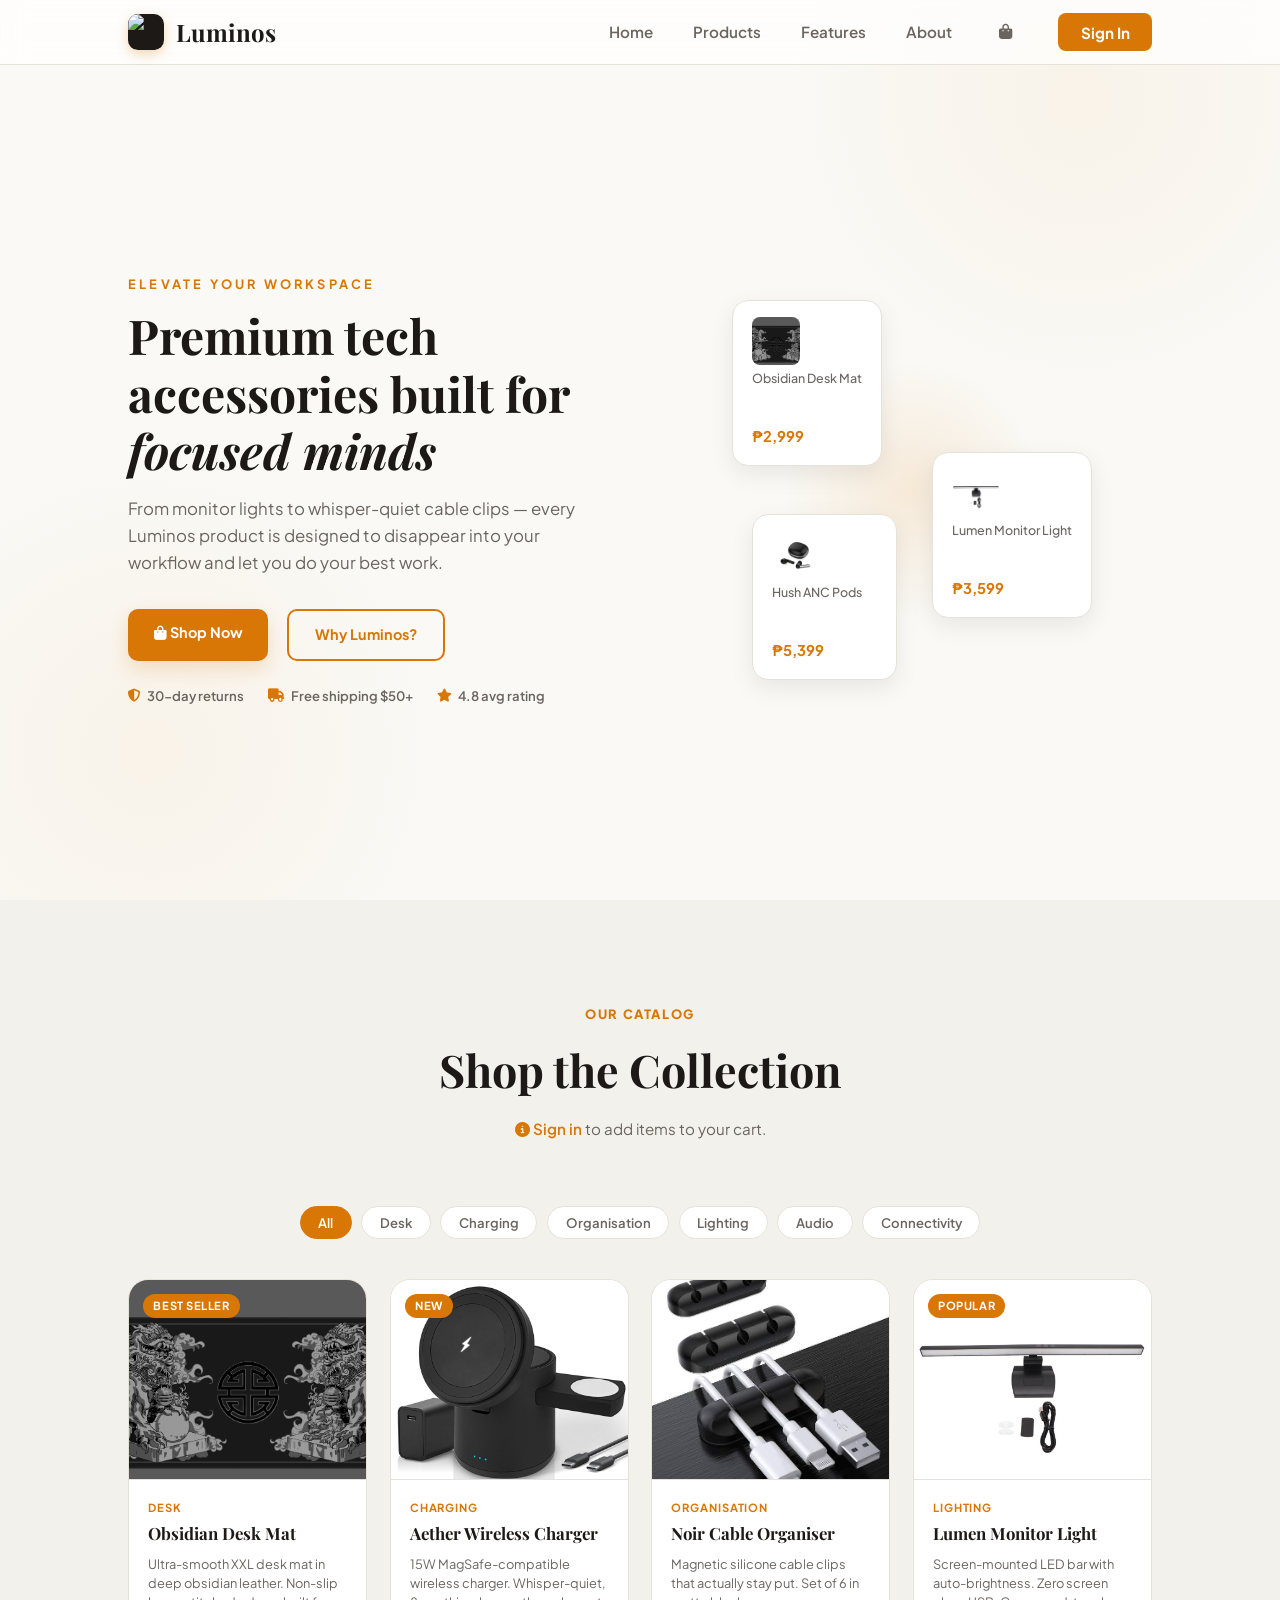
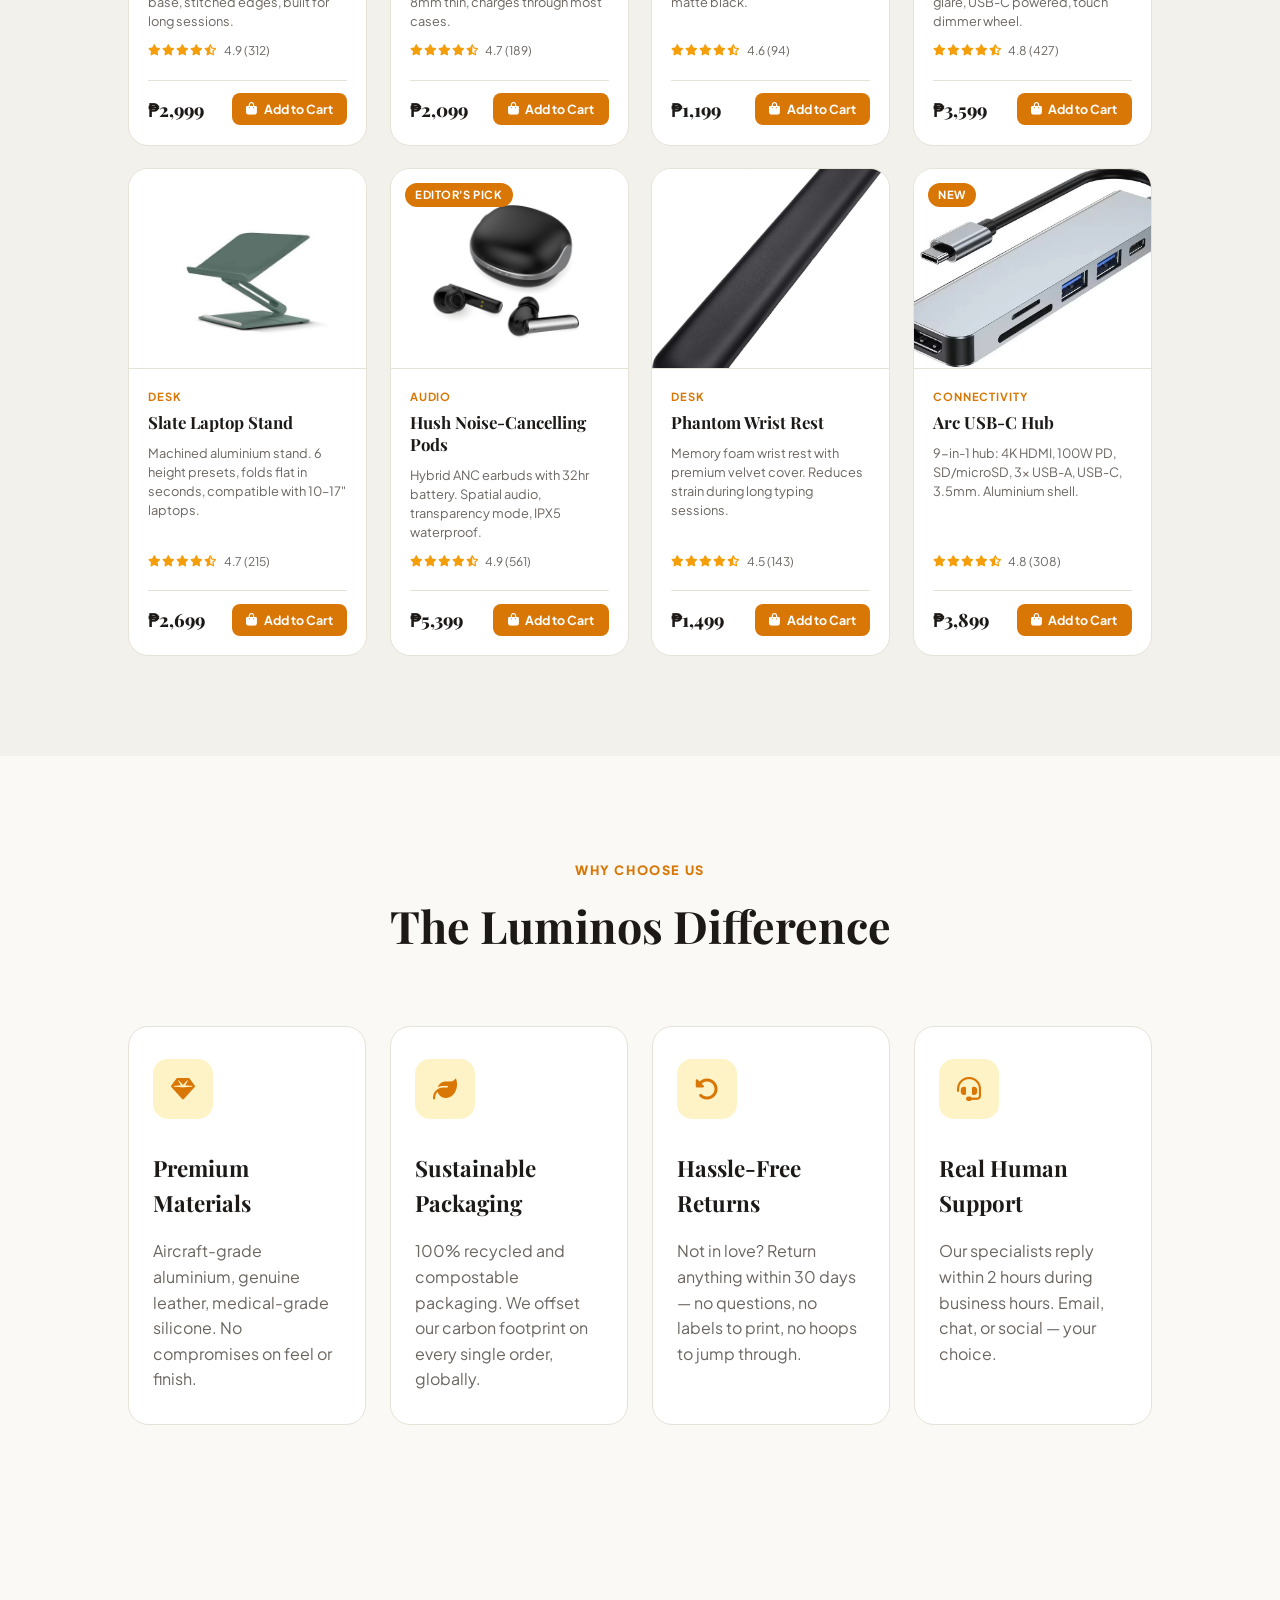
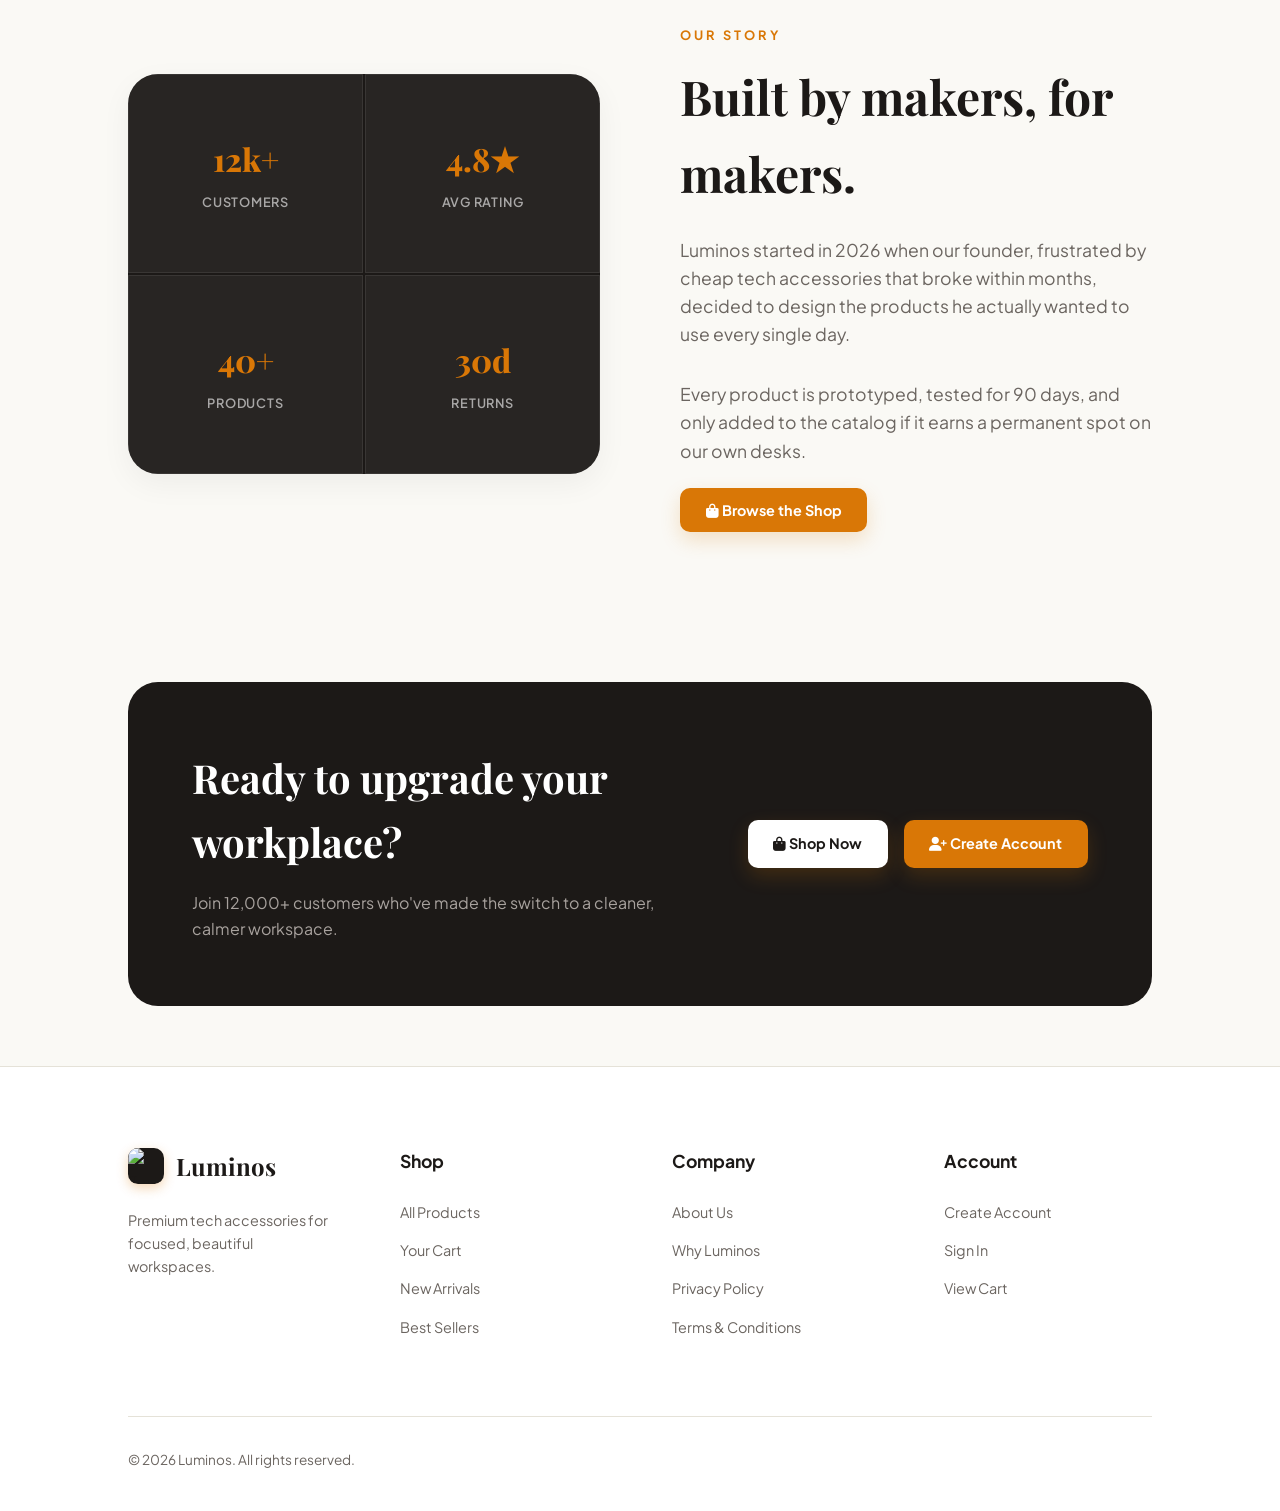
==== commit 037d1c84: "Replace brand icon." ====
--- a/index.html
+++ b/index.html
@@ -6,7 +6,9 @@
     <!-- Primary Meta -->
     <title>Luminos | Premium Tech Accessories</title>
     <meta name="title" content="Luminos | Premium Tech Accessories">
-    <meta name="description" content="Shop minimalist tech accessories like wireless chargers, desk mats, noise-cancelling pods, and wrist rests. Clean, modern, and functional.">
+    <meta name="description" content="Luminos is a modern online shop for minimalist tech essentials like wireless chargers, desk mats, noise-cancelling pods, and wrist rests. Clean design, better workspace.">
+    <meta name="keywords" content="luminos, obrero luminos, kdgo, tech accessories, wireless charger, desk mat, noise cancelling earbuds, wrist rest, minimalist desk setup, workspace accessories, modern gadgets shop">
+    <meta name="author" content="Luminos">
     <meta property="og:type" content="website">
     <meta property="og:url" content="https://obrero-luminos.vercel.app/">
     <meta property="og:title" content="Luminos | Premium Tech Accessories">
@@ -21,6 +23,7 @@
     <link rel="stylesheet" href="https://cdnjs.cloudflare.com/ajax/libs/font-awesome/6.5.0/css/all.min.css">
     <link rel="stylesheet" href="src/css/index.css">
     <link rel="stylesheet" href="src/css/shop.css">
+    <script defer src="https://cdn.vercel-insights.com/v1/script.js"></script>
 </head>
 <body>
 
@@ -28,7 +31,7 @@
     <nav id="navbar">
         <div class="nav-brand">
             <div class="brand-icon lum-brand-icon">
-                <i class="fa-solid fa-bolt"></i>
+                 <img src="src/assets/favicon.png" alt="Luminos logo">
             </div>
             <span>Luminos</span>
         </div>
@@ -162,7 +165,7 @@
         <div class="footer-top">
             <div class="footer-col">
                 <div class="nav-brand" style="margin-bottom:1.5rem;">
-                    <div class="brand-icon lum-brand-icon"><i class="fa-solid fa-bolt"></i></div>
+                    <div class="brand-icon lum-brand-icon"> <img src="src/assets/favicon.png" alt="Luminos logo"></div>
                     <span>Luminos</span>
                 </div>
                 <p style="font-size:0.9rem;color:var(--text-muted);">Premium tech accessories for focused, beautiful workspaces.</p>
